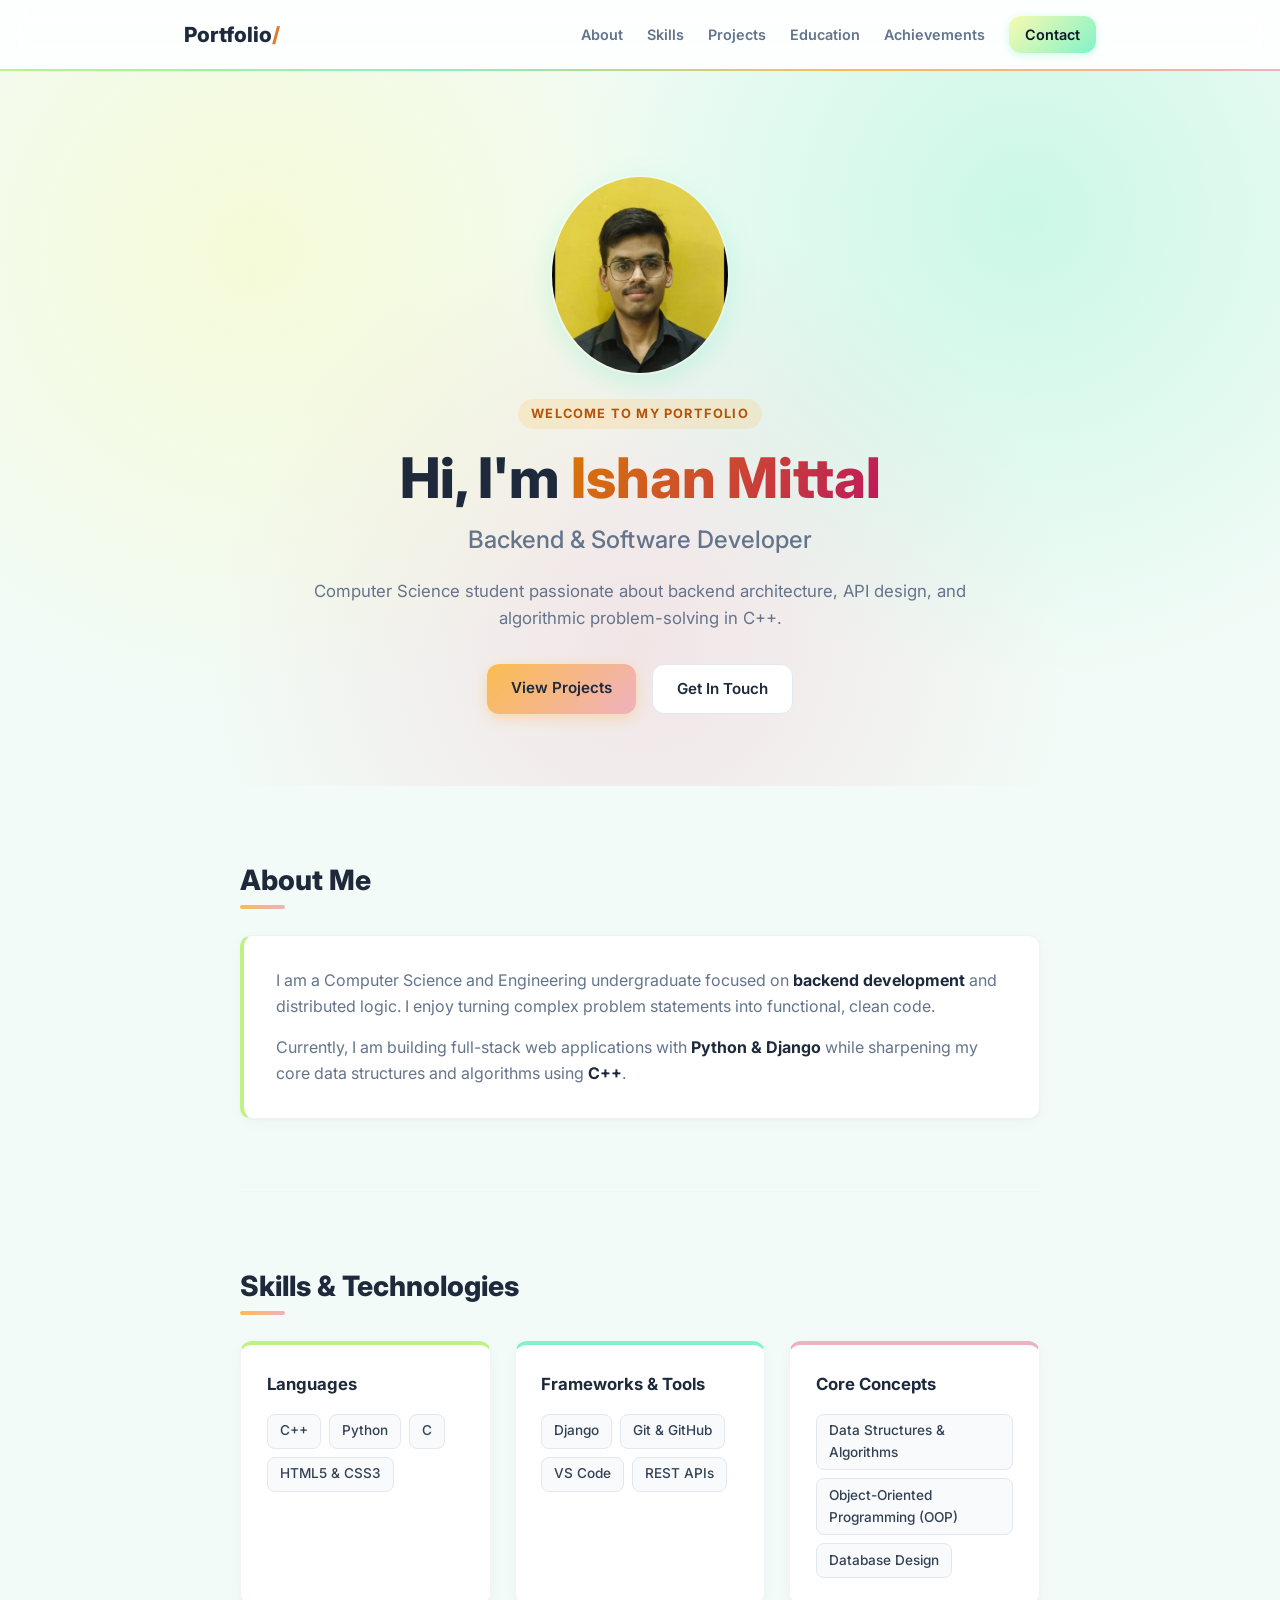
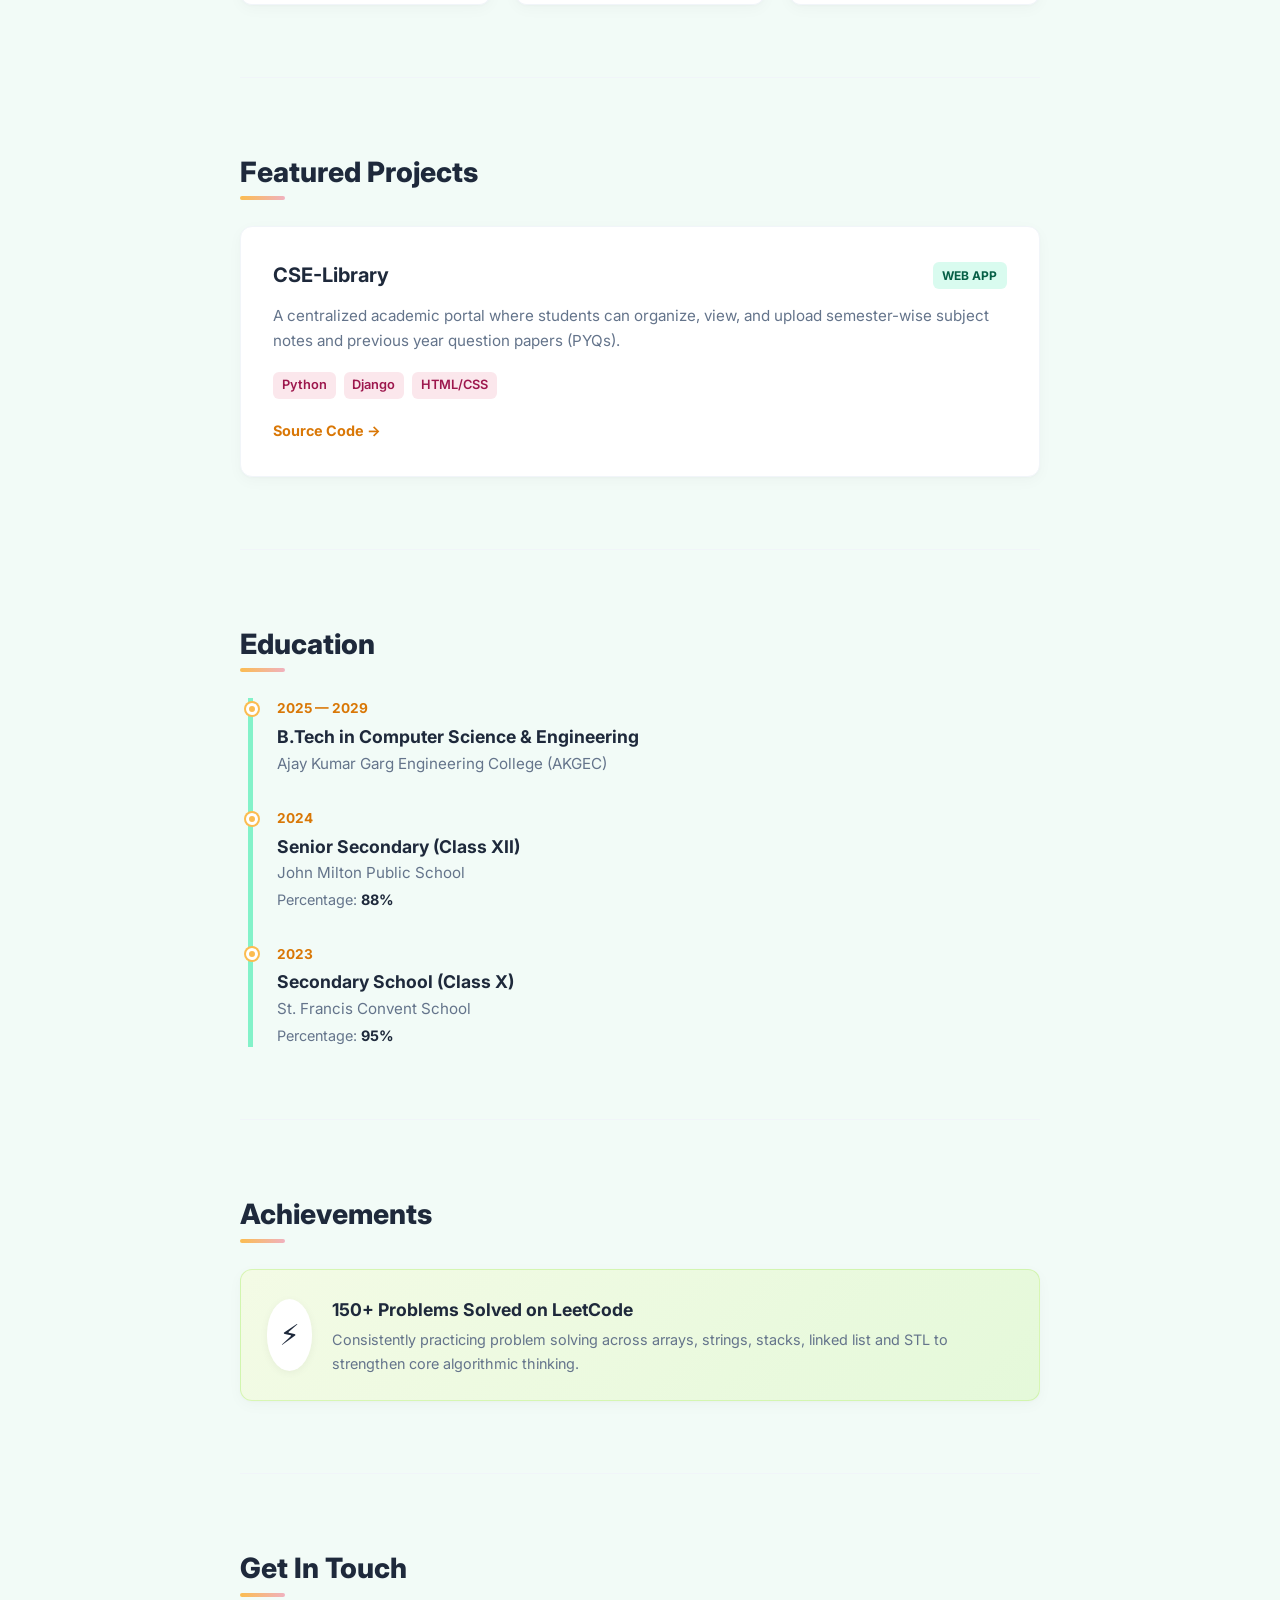
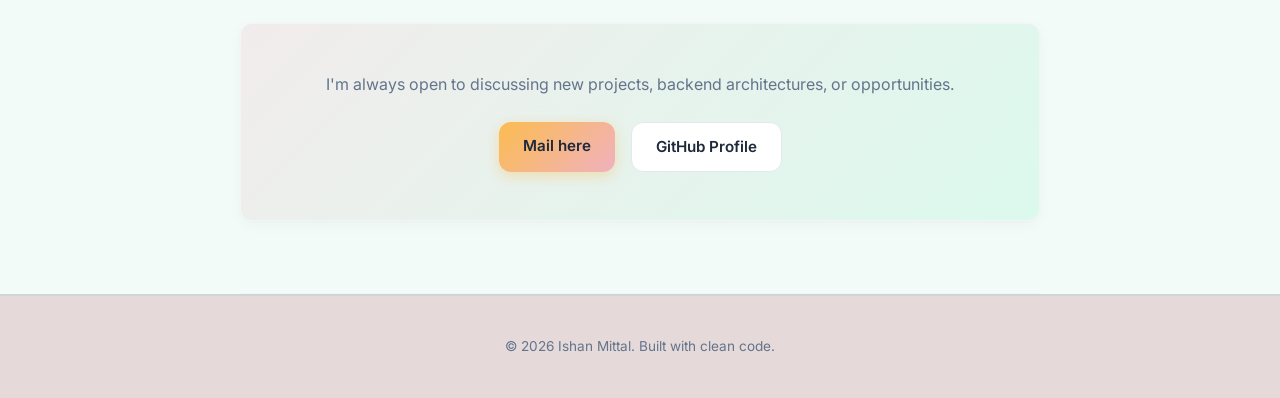
==== new.html @ 8b4c8939 "added more sections in portfolio and better CSS" ====
<!DOCTYPE html>
<html lang="en">
<head>
  <meta charset="UTF-8">
  <meta name="viewport" content="width=device-width, initial-scale=1.0">
  <title>Ishan Mittal | Backend Developer</title>
  <link rel="stylesheet" href="cs.css">
  <!-- Google Fonts -->
  <link rel="preconnect" href="https://fonts.googleapis.com">
  <link rel="preconnect" href="https://fonts.gstatic.com" crossorigin>
  <link href="https://fonts.googleapis.com/css2?family=Inter:wght@300;400;500;600;700&display=swap" rel="stylesheet">
</head>
<body>

  <!-- Navigation -->
  <nav class="nav">
    <div class="nav-container">
      <a href="#home" class="logo">Portfolio<span>/</span></a>
      <div class="nav-links">
        <a href="#about">About</a>
        <a href="#skills">Skills</a>
        <a href="#projects">Projects</a>
        <a href="#education">Education</a>
        <a href="#achievements">Achievements</a>
        <a href="#contact" class="btn-nav">Contact</a>
      </div>
    </div>
  </nav>

  <!-- Hero Section -->
  <header id="home" class="hero">
    <div class="hero-content">
        <div class="profile-wrapper">
            <img src="profile.jpeg" alt="Ishan Mittal" class="profile-img">
        </div>
      <p class="hero-tag">Welcome to my portfolio</p>
      <h1>Hi, I'm <span class="highlight">Ishan Mittal</span></h1>
      <h2>Backend &amp; Software Developer</h2>
      <p class="hero-desc">
        Computer Science student passionate about backend architecture, API design, and algorithmic problem-solving in C++.
      </p>
      <div class="hero-btns">
        <a href="#projects" class="btn btn-primary">View Projects</a>
        <a href="#contact" class="btn btn-outline">Get In Touch</a>
      </div>
    </div>
  </header>

  <main class="container">
    
    <!-- About Section -->
    <section id="about" class="section">
      <h2 class="section-title">About Me</h2>
      <div class="about-card">
        <p>I am a Computer Science and Engineering undergraduate focused on <strong>backend development</strong> and distributed logic. I enjoy turning complex problem statements into functional, clean code.</p>
        <p>Currently, I am building full-stack web applications with <strong>Python &amp; Django</strong> while sharpening my core data structures and algorithms using <strong>C++</strong>.</p>
      </div>
    </section>

    <!-- Skills Section -->
    <section id="skills" class="section">
      <h2 class="section-title">Skills &amp; Technologies</h2>
      <div class="skills-grid">
        <div class="skill-category">
          <h3>Languages</h3>
          <div class="tags">
            <span>C++</span>
            <span>Python</span>
            <span>C</span>
            <span>HTML5 &amp; CSS3</span>
          </div>
        </div>
        <div class="skill-category">
          <h3>Frameworks &amp; Tools</h3>
          <div class="tags">
            <span>Django</span>
            <span>Git &amp; GitHub</span>
            <span>VS Code</span>
            <span>REST APIs</span>
          </div>
        </div>
        <div class="skill-category">
          <h3>Core Concepts</h3>
          <div class="tags">
            <span>Data Structures &amp; Algorithms</span>
            <span>Object-Oriented Programming (OOP)</span>
            <span>Database Design</span>
          </div>
        </div>
      </div>
    </section>

    <!-- Projects Section -->
    <section id="projects" class="section">
      <h2 class="section-title">Featured Projects</h2>
      <div class="project-grid">
        <div class="project-card">
          <div class="project-header">
            <h3>CSE-Library</h3>
            <span class="project-tag">Web App</span>
          </div>
          <p>A centralized academic portal where students can organize, view, and upload semester-wise subject notes and previous year question papers (PYQs).</p>
          <div class="project-tech">
            <span>Python</span>
            <span>Django</span>
            <span>HTML/CSS</span>
          </div>
          <div class="project-links">
            <a href="https://github.com/IshanMittal007/Cse-library" target="_blank" rel="noopener noreferrer">Source Code &rarr;</a>
          </div>
        </div>
      </div>
    </section>

    <!-- Education Section -->
    <section id="education" class="section">
      <h2 class="section-title">Education</h2>
      <div class="timeline">
        
        <div class="timeline-item">
          <div class="timeline-dot"></div>
          <div class="timeline-date">2025 — 2029</div>
          <div class="timeline-content">
            <h3>B.Tech in Computer Science &amp; Engineering</h3>
            <p class="institution">Ajay Kumar Garg Engineering College (AKGEC)</p>
          </div>
        </div>

        <div class="timeline-item">
          <div class="timeline-dot"></div>
          <div class="timeline-date">2024</div>
          <div class="timeline-content">
            <h3>Senior Secondary (Class XII)</h3>
            <p class="institution">John Milton Public School</p>
            <p class="score">Percentage: <strong>88%</strong></p>
          </div>
        </div>

        <div class="timeline-item">
          <div class="timeline-dot"></div>
          <div class="timeline-date">2023</div>
          <div class="timeline-content">
            <h3>Secondary School (Class X)</h3>
            <p class="institution">St. Francis Convent School</p>
            <p class="score">Percentage: <strong>95%</strong></p>
          </div>
        </div>

      </div>
    </section>

    <!-- Achievements Section -->
    <section id="achievements" class="section">
      <h2 class="section-title">Achievements</h2>
      <div class="achievement-card">
        <div class="achievement-badge">⚡</div>
        <div class="achievement-details">
          <h3>150+ Problems Solved on LeetCode</h3>
          <p>Consistently practicing problem solving across arrays, strings, stacks, linked list and STL to strengthen core algorithmic thinking.</p>
        </div>
      </div>
    </section>

    <!-- Contact Section -->
    <section id="contact" class="section">
      <h2 class="section-title">Get In Touch</h2>
      <div class="contact-box">
        <p>I'm always open to discussing new projects, backend architectures, or opportunities.</p>
        <div class="contact-links">
          <a href="mailto:mittalf1@gmail.com" class="btn btn-primary">Mail here</a>
          <a href="https://github.com/IshanMittal007" target="_blank" rel="noopener noreferrer" class="btn btn-outline">GitHub Profile</a>
        </div>
      </div>
    </section>

  </main>

  <!-- Footer -->
  <footer>
    <p>&copy; 2026 Ishan Mittal. Built with clean code.</p>
  </footer>

</body>
</html>
---- cs.css ----
/* Color Palette System */
:root {
  --color-lemon: #f8fab0;
  --color-amber: #fbbc50;
  --color-lime: #bef283;
  --color-mint: #83f2c9;
  --color-blush: #f0b1bf;

  /* Theme mappings */
  --bg-main: #f2fbf7;
  --bg-card: #ffffff;
  --text-main: #1e293b;
  --text-muted: #64748b;
  --border: #f1f5f9;
  --radius: 12px;
  --shadow-sm: 0 4px 15px rgba(0, 0, 0, 0.03), 0 1px 3px rgba(0, 0, 0, 0.02);
  --shadow-hover: 0 10px 25px -3px rgba(0, 0, 0, 0.08);
}

* {
  box-sizing: border-box;
  margin: 0;
  padding: 0;
}

html {
  scroll-behavior: smooth;
  font-family: 'Inter', system-ui, -apple-system, sans-serif;
  background-color: var(--bg-main);
  color: var(--text-main);
  line-height: 1.6;
}

/* Navigation */
.nav {
  position: sticky;
  top: 0;
  z-index: 100;
  background: rgba(255, 255, 255, 0.85);
  backdrop-filter: blur(12px);
  border-bottom: 2px solid;
  border-image: linear-gradient(to right, var(--color-lime), var(--color-mint), var(--color-amber), var(--color-blush)) 1;
}

.nav-container {
  max-width: 960px;
  margin: auto;
  display: flex;
  justify-content: space-between;
  align-items: center;
  padding: 1rem 1.5rem;
}

.logo {
  font-weight: 800;
  font-size: 1.3rem;
  color: var(--text-main);
  text-decoration: none;
}

.logo span {
  color: #e07a30;
}

.nav-links {
  display: flex;
  align-items: center;
  gap: 1.5rem;
}

.nav-links a {
  color: var(--text-muted);
  text-decoration: none;
  font-size: 0.9rem;
  font-weight: 600;
  transition: color 0.5s ease;
}

.nav-links a:hover {
  color: #c95772;
}

.btn-nav {
  padding: 0.45rem 1rem;
  background: linear-gradient(135deg, var(--color-lemon), var(--color-mint));
  border: none;
  border-radius: var(--radius);
  color: #0f172a !important;
  box-shadow: 0 2px 8px rgba(131, 242, 201, 0.4);
}

/* Layout */
.container {
  max-width: 2000px;
  margin: auto;
  padding: 0 15rem;
}

.section {
  padding: 4.5rem 0;
  border-bottom: 1px solid #f1f5f9;
}

.section-title {
  font-size: 1.75rem;
  font-weight: 800;
  color: var(--text-main);
  margin-bottom: 2rem;
  position: relative;
  display: inline-block;
}

.section-title::after {
  content: '';
  position: absolute;
  left: 0;
  bottom: -6px;
  width: 45px;
  height: 4px;
  background: linear-gradient(to right, var(--color-amber), var(--color-blush));
  border-radius: 4px;
}

/* Profile Picture Styling */
.profile-wrapper {
  width: 180px;
  height: 200px;
  margin: 0 auto 1.5rem auto;
  border-radius: 50%;
  padding: 2px;
  /* Glowing gradient border using your palette */
  /* background: linear-gradient(135deg, var(--color-lemon), var(--color-mint), var(--color-amber), var(--color-blush)); */
  box-shadow: 0 8px 24px rgba(131, 242, 201, 0.35);
  transition: transform 0.3s ease, box-shadow 0.3s ease;
}

.profile-wrapper:hover {
  transform: scale(1.05);
  box-shadow: 0 12px 30px rgba(240, 177, 191, 0.5);
}

.profile-img {
  width: 100%;
  height: 100%;
  object-fit: cover;
  border-radius: 50%;
  display: block;
  background: #ffffff;
}

/* Hero Section */
.hero {
  padding: 6.5rem 1.5rem 4.5rem;
  text-align: center;
  /* Multi-color ambient background glow */
  background: 
    radial-gradient(circle at 20% 25%, rgba(248, 250, 176, 0.45) 0%, transparent 40%),
    radial-gradient(circle at 80% 20%, rgba(131, 242, 201, 0.35) 0%, transparent 40%),
    radial-gradient(circle at 50% 80%, rgba(240, 177, 191, 0.3) 0%, transparent 50%);
}

.hero-content {
  max-width: 700px;
  margin: auto;
}

.hero-tag {
  display: inline-block;
  font-size: 0.8rem;
  font-weight: 700;
  text-transform: uppercase;
  letter-spacing: 1.2px;
  background: rgba(251, 188, 80, 0.2);
  color: #b45309;
  padding: 0.3rem 0.8rem;
  border-radius: 20px;
  margin-bottom: 1rem;
}

.hero h1 {
  font-size: clamp(2.2rem, 5vw, 3.5rem);
  font-weight: 800;
  line-height: 1.2;
  margin-bottom: 0.5rem;
  color: var(--text-main);
}

.hero .highlight {
  background: linear-gradient(120deg, #d97706, #be185d);
  background-clip: text;
  -webkit-background-clip: text;
  -webkit-text-fill-color: transparent;
}

.hero h2 {
  font-size: clamp(1.2rem, 3vw, 1.5rem);
  color: var(--text-muted);
  font-weight: 500;
  margin-bottom: 1.2rem;
}

.hero-desc {
  font-size: 1.05rem;
  color: var(--text-muted);
  margin-bottom: 2rem;
}

.hero-btns {
  display: flex;
  justify-content: center;
  gap: 1rem;
}

/* Buttons */
.btn {
  display: inline-block;
  padding: 0.75rem 1.5rem;
  font-size: 0.95rem;
  font-weight: 600;
  text-decoration: none;
  border-radius: var(--radius);
  transition: all 0.25s ease;
}

.btn-primary {
  background: linear-gradient(135deg, var(--color-amber), var(--color-blush));
  color: #1e293b;
  box-shadow: 0 4px 14px rgba(251, 188, 80, 0.4);
  border: none;
}

.btn-primary:hover {
  transform: translateY(-2px);
  box-shadow: 0 6px 20px rgba(240, 177, 191, 0.6);
}

.btn-outline {
  background: var(--bg-card);
  color: var(--text-main);
  border: 1.5px solid #e2e8f0;
}

.btn-outline:hover {
  border-color: var(--color-mint);
  background: rgba(131, 242, 201, 0.15);
  transform: translateY(-2px);
}

/* About */
.about-card {
  background: var(--bg-card);
  border: 1px solid #edf2f7;
  border-left: 4px solid var(--color-lime);
  padding: 2rem;
  border-radius: var(--radius);
  box-shadow: var(--shadow-sm);
  display: flex;
  flex-direction: column;
  gap: 1rem;
  color: var(--text-muted);
}

.about-card strong {
  color: var(--text-main);
}

/* Skills */
.skills-grid {
  display: grid;
  grid-template-columns: repeat(auto-fit, minmax(240px, 1fr));
  gap: 1.5rem;
}

.skill-category {
  background: var(--bg-card);
  border: 1px solid #f1f5f9;
  padding: 1.6rem;
  border-radius: var(--radius);
  box-shadow: var(--shadow-sm);
}

.skill-category:nth-child(1) {
  border-top: 4px solid var(--color-lime);
}

.skill-category:nth-child(2) {
  border-top: 4px solid var(--color-mint);
}

.skill-category:nth-child(3) {
  border-top: 4px solid var(--color-blush);
}

.skill-category h3 {
  font-size: 1.05rem;
  margin-bottom: 1rem;
  color: var(--text-main);
}

.tags {
  display: flex;
  flex-wrap: wrap;
  gap: 0.5rem;
}

.tags span {
  background: #f8fafc;
  border: 1px solid #e2e8f0;
  padding: 0.35rem 0.75rem;
  border-radius: 8px;
  font-size: 0.85rem;
  color: #334155;
  font-weight: 500;
  transition: all 0.2s ease;
}

.tags span:hover {
  background: var(--color-lemon);
  border-color: #e2e890;
}

/* Projects */
.project-grid {
  display: grid;
  grid-template-columns: 1fr;
  gap: 1.5rem;
}

.project-card {
  background: var(--bg-card);
  border: 1px solid #f1f5f9;
  padding: 2rem;
  border-radius: var(--radius);
  box-shadow: var(--shadow-sm);
  transition: transform 0.25s ease, box-shadow 0.25s ease;
}

.project-card:hover {
  transform: translateY(-4px);
  box-shadow: var(--shadow-hover);
}

.project-header {
  display: flex;
  justify-content: space-between;
  align-items: center;
  margin-bottom: 0.8rem;
}

.project-header h3 {
  font-size: 1.25rem;
  color: var(--text-main);
}

.project-tag {
  font-size: 0.75rem;
  font-weight: 700;
  text-transform: uppercase;
  background: rgba(131, 242, 201, 0.3);
  color: #065f46;
  padding: 0.25rem 0.6rem;
  border-radius: 6px;
}

.project-card p {
  color: var(--text-muted);
  font-size: 0.95rem;
  margin-bottom: 1.2rem;
}

.project-tech {
  display: flex;
  flex-wrap: wrap;
  gap: 0.5rem;
  margin-bottom: 1.2rem;
}

.project-tech span {
  font-size: 0.8rem;
  color: #9d174d;
  background: rgba(240, 177, 191, 0.3);
  padding: 0.2rem 0.55rem;
  border-radius: 6px;
  font-weight: 600;
}

.project-links a {
  color: #d97706;
  text-decoration: none;
  font-size: 0.9rem;
  font-weight: 700;
  transition: color 0.2s;
}

.project-links a:hover {
  color: #b45309;
}

/* Timeline (Education) */
.timeline {
  position: relative;
  border-left: 5px solid var(--color-mint);
  margin-left: 0.5rem;
  padding-left: 1.5rem;
  display: flex;
  flex-direction: column;
  gap: 2rem;
}

.timeline-item {
  position: relative;
}

.timeline-dot {
  position: absolute;
  left: -1.95rem;
  top: 0.3rem;
  width: 12px;
  height: 12px;
  border-radius: 50%;
  background: var(--color-amber);
  border: 3px solid #ffffff;
  box-shadow: 0 0 0 2px var(--color-amber);
}

.timeline-date {
  font-size: 0.85rem;
  font-weight: 700;
  color: #d97706;
  margin-bottom: 0.2rem;
}

.timeline-content h3 {
  font-size: 1.1rem;
  color: var(--text-main);
}

.institution {
  color: var(--text-muted);
  font-size: 0.95rem;
}

.score {
  font-size: 0.9rem;
  color: var(--text-muted);
  margin-top: 0.2rem;
}

.score strong {
  color: var(--text-main);
}

/* Achievements */
.achievement-card {
  display: flex;
  align-items: center;
  gap: 1.2rem;
  background: linear-gradient(135deg, rgba(248, 250, 176, 0.25), rgba(190, 242, 131, 0.25));
  border: 1px solid rgba(190, 242, 131, 0.5);
  padding: 1.6rem;
  border-radius: var(--radius);
  box-shadow: var(--shadow-sm);
}

.achievement-badge {
  font-size: 1.8rem;
  background: #ffffff;
  padding: 0.8rem;
  border-radius: 50%;
  box-shadow: 0 2px 8px rgba(0, 0, 0, 0.05);
}

.achievement-details h3 {
  font-size: 1.1rem;
  margin-bottom: 0.3rem;
  color: var(--text-main);
}

.achievement-details p {
  font-size: 0.9rem;
  color: var(--text-muted);
}

/* Contact */
.contact-box {
  background: linear-gradient(135deg, rgba(240, 177, 191, 0.2), rgba(131, 242, 201, 0.2));
  border: 1px solid #f1f5f9;
  padding: 3rem 1.5rem;
  border-radius: var(--radius);
  text-align: center;
  box-shadow: var(--shadow-sm);
}

.contact-box p {
  color: var(--text-muted);
  margin-bottom: 1.5rem;
}

.contact-links {
  display: flex;
  justify-content: center;
  flex-wrap: wrap;
  gap: 1rem;
}

/* Footer */
footer {
  text-align: center;
  padding: 2.5rem 1rem;
  color: var(--text-muted);
  font-size: 0.85rem;
  border-top: 2px solid #d2d5d8;
  background: #e5d9d9;
}

/* Responsive */
@media (max-width: 650px) {
  .nav-links {
    display: none;
  }
  .hero {
    padding: 4.5rem 1rem 3rem;
  }
  .section {
    padding: 3.5rem 0;
  }
  .hero-btns {
    flex-direction: column;
  }
}
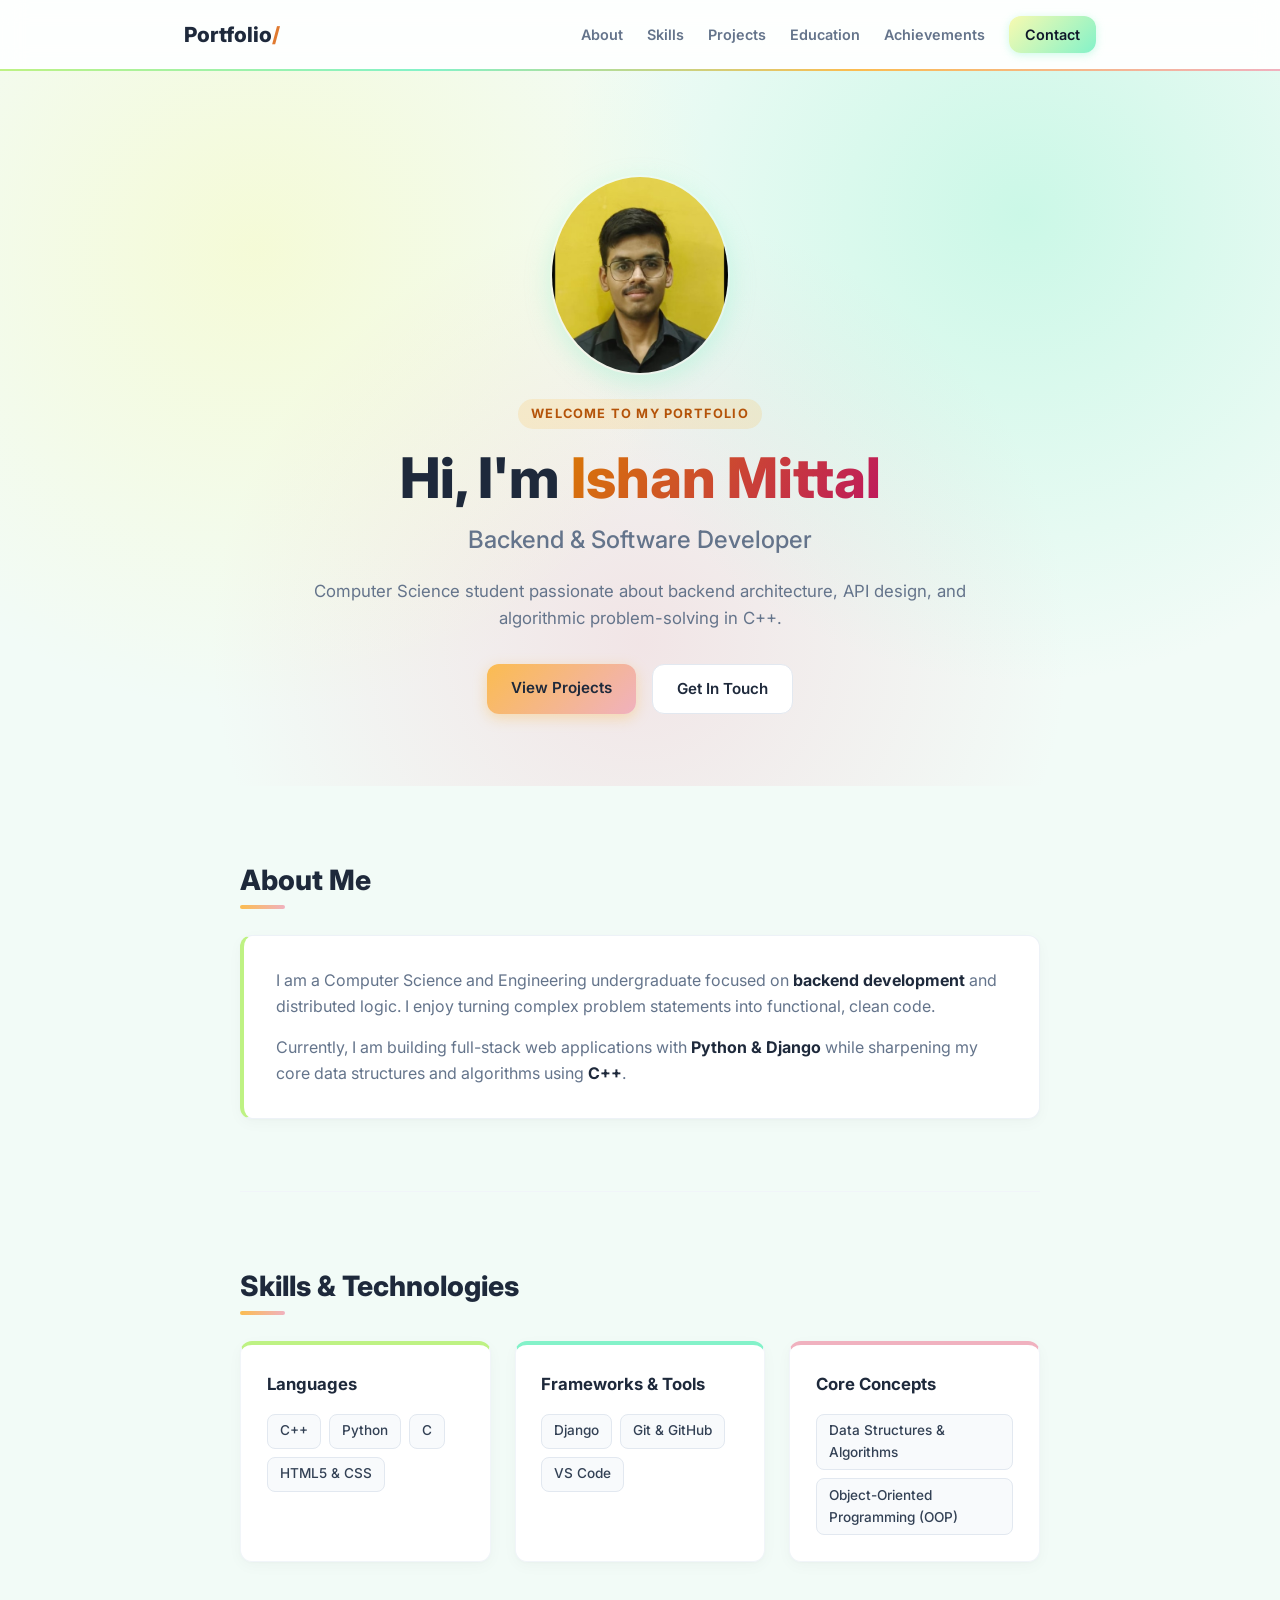
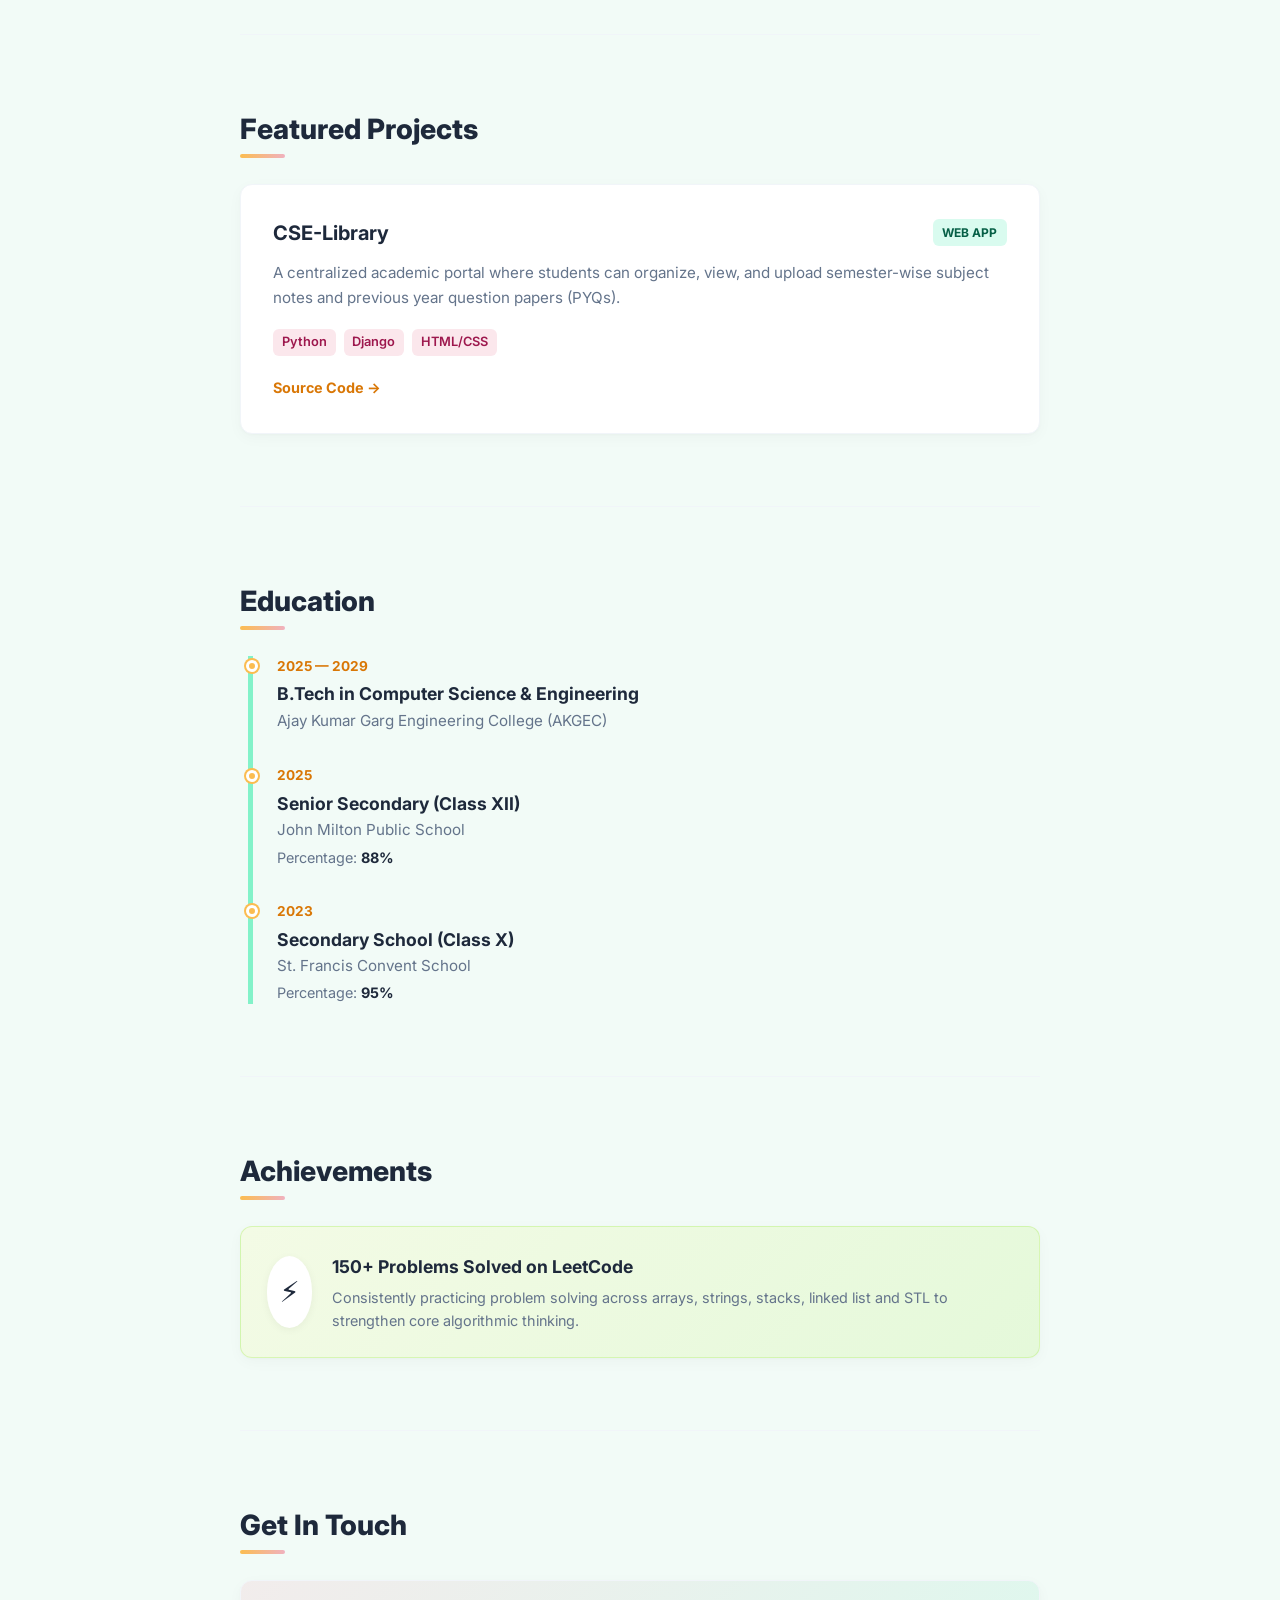
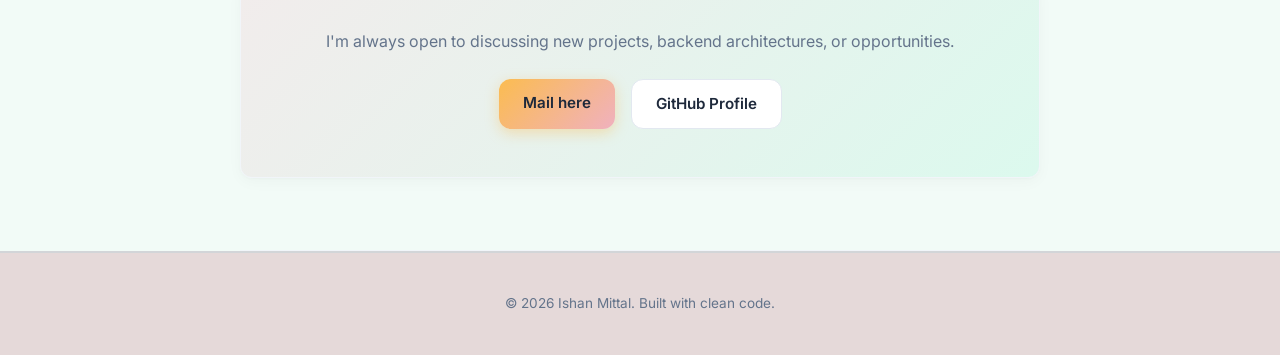
==== commit 8d633b31: "Made some changes" ====
--- a/new.html
+++ b/new.html
@@ -67,7 +67,7 @@
             <span>C++</span>
             <span>Python</span>
             <span>C</span>
-            <span>HTML5 &amp; CSS3</span>
+            <span>HTML5 &amp; CSS</span>
           </div>
         </div>
         <div class="skill-category">
@@ -76,7 +76,6 @@
             <span>Django</span>
             <span>Git &amp; GitHub</span>
             <span>VS Code</span>
-            <span>REST APIs</span>
           </div>
         </div>
         <div class="skill-category">
@@ -84,7 +83,6 @@
           <div class="tags">
             <span>Data Structures &amp; Algorithms</span>
             <span>Object-Oriented Programming (OOP)</span>
-            <span>Database Design</span>
           </div>
         </div>
       </div>
@@ -128,7 +126,7 @@
 
         <div class="timeline-item">
           <div class="timeline-dot"></div>
-          <div class="timeline-date">2024</div>
+          <div class="timeline-date">2025</div>
           <div class="timeline-content">
             <h3>Senior Secondary (Class XII)</h3>
             <p class="institution">John Milton Public School</p>
